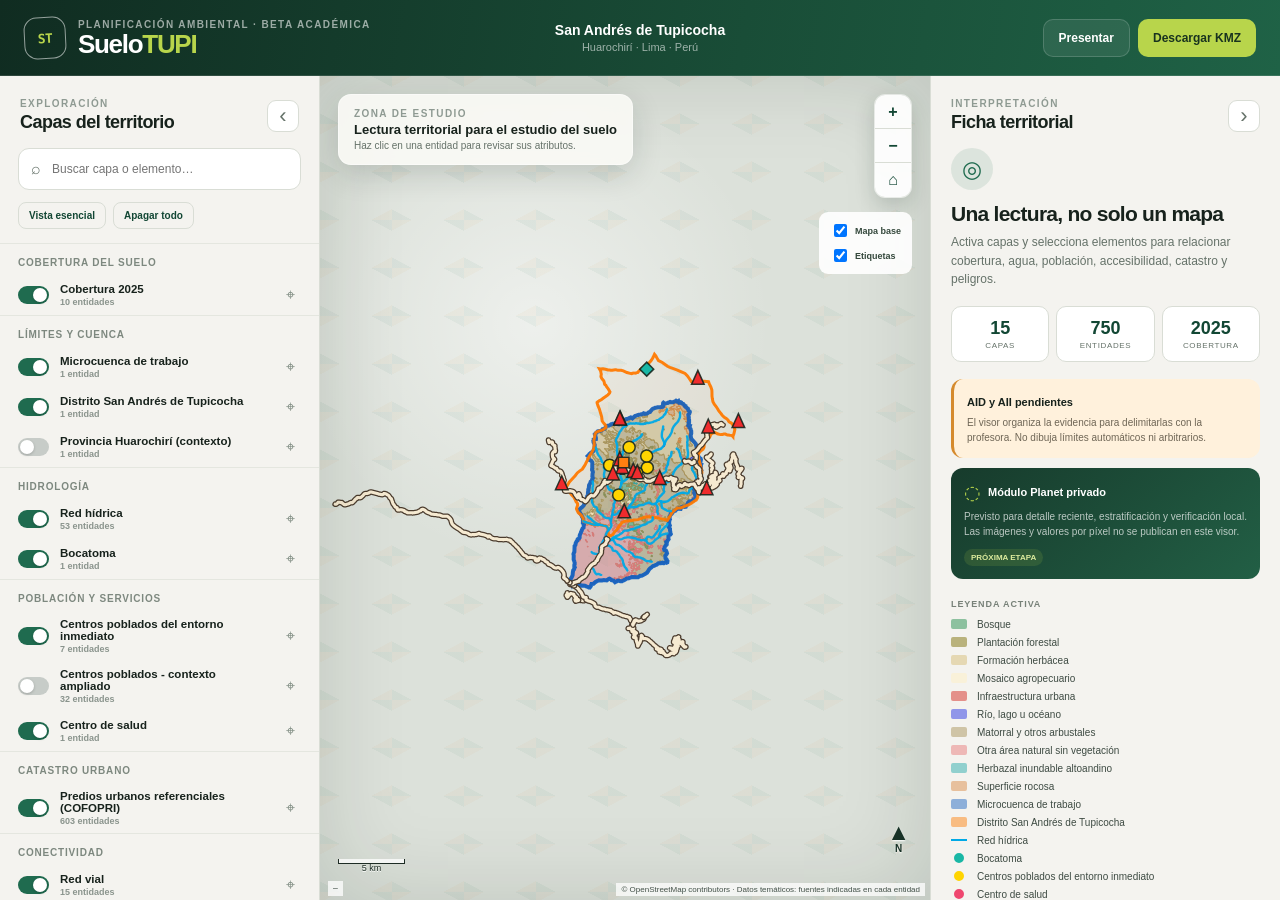
==== index.html @ 7f04bbf9 "Create SueloTUPI beta geovisor" ====
<!doctype html>
<html lang="es">
<head>
  <meta charset="utf-8">
  <meta name="viewport" content="width=device-width,initial-scale=1">
  <meta name="description" content="Visor territorial académico de San Andrés de Tupicocha para apoyar la delimitación del área de influencia y el estudio del suelo.">
  <title>SueloTUPI · Visor territorial</title>
  <link rel="stylesheet" href="styles.css?v=beta3">
</head>
<body>
  <div class="app-shell">
    <header class="topbar">
      <div class="brand">
        <div class="brand-mark" aria-hidden="true">ST</div>
        <div>
          <div class="eyebrow">Planificación ambiental · Beta académica</div>
          <h1>Suelo<span>TUPI</span></h1>
        </div>
      </div>
      <div class="header-context">
        <strong>San Andrés de Tupicocha</strong>
        <span>Huarochirí · Lima · Perú</span>
      </div>
      <div class="header-actions">
        <button id="presentationBtn" class="btn btn-ghost" type="button" title="Ocultar paneles para presentar">Presentar</button>
        <a class="btn btn-primary" href="downloads/SanAndres_Tupicocha_Capas_Interactivo.kmz" download>Descargar KMZ</a>
      </div>
    </header>

    <main class="workspace">
      <aside class="sidebar" aria-label="Panel de capas">
        <div class="sidebar-head">
          <div>
            <div class="section-kicker">Exploración</div>
            <h2>Capas del territorio</h2>
          </div>
          <button id="collapseLeft" class="icon-btn" type="button" aria-label="Ocultar panel de capas">‹</button>
        </div>

        <label class="search-box">
          <span aria-hidden="true">⌕</span>
          <input id="searchInput" type="search" placeholder="Buscar capa o elemento…" autocomplete="off">
        </label>
        <div id="searchResults" class="search-results" hidden></div>

        <div class="layer-tools">
          <button id="essentialBtn" type="button">Vista esencial</button>
          <button id="allOffBtn" type="button">Apagar todo</button>
        </div>
        <div id="layerList" class="layer-list"></div>

        <div class="source-note">
          <span class="source-dot"></span>
          <div><strong>Base verificada</strong><br><span id="datasetSummary">Cargando inventario…</span></div>
        </div>
      </aside>

      <section id="map" class="map" aria-label="Mapa interactivo">
        <div id="tilePane" class="tile-pane" aria-hidden="true"></div>
        <canvas id="mapCanvas"></canvas>
        <div class="map-shade" aria-hidden="true"></div>

        <div class="map-title-card">
          <div class="section-kicker">Zona de estudio</div>
          <strong>Lectura territorial para el estudio del suelo</strong>
          <span>Haz clic en una entidad para revisar sus atributos.</span>
        </div>

        <div class="map-controls" aria-label="Controles del mapa">
          <button id="zoomInBtn" type="button" aria-label="Acercar">+</button>
          <button id="zoomOutBtn" type="button" aria-label="Alejar">−</button>
          <button id="homeBtn" type="button" aria-label="Volver a la zona de estudio">⌂</button>
        </div>

        <div class="map-options">
          <label><input id="basemapToggle" type="checkbox" checked> Mapa base</label>
          <label><input id="labelsToggle" type="checkbox" checked> Etiquetas</label>
        </div>

        <div id="scaleBar" class="scale-bar"></div>
        <div class="north-arrow" aria-label="Norte"><span>▲</span>N</div>
        <div id="offlineBasemapNote" class="offline-basemap-note" hidden>
          Vista vectorial local · el mapa base se activa al usar un servidor local o GitHub Pages
        </div>
        <div class="map-attribution">© OpenStreetMap contributors · Datos temáticos: fuentes indicadas en cada entidad</div>
        <div id="coordinateReadout" class="coordinate-readout">—</div>

        <button id="openLeft" class="panel-tab left" type="button" hidden>Capas</button>
        <button id="openRight" class="panel-tab right" type="button" hidden>Ficha</button>
      </section>

      <aside class="inspector" aria-label="Ficha de información">
        <div class="sidebar-head">
          <div>
            <div class="section-kicker">Interpretación</div>
            <h2>Ficha territorial</h2>
          </div>
          <button id="collapseRight" class="icon-btn" type="button" aria-label="Ocultar ficha">›</button>
        </div>

        <div id="welcomePanel" class="welcome-panel">
          <div class="pulse-icon" aria-hidden="true">◎</div>
          <h3>Una lectura, no solo un mapa</h3>
          <p>Activa capas y selecciona elementos para relacionar cobertura, agua, población, accesibilidad, catastro y peligros.</p>

          <div class="metric-grid">
            <div><strong id="layerMetric">15</strong><span>capas</span></div>
            <div><strong id="featureMetric">750</strong><span>entidades</span></div>
            <div><strong>2025</strong><span>cobertura</span></div>
          </div>

          <div class="notice-card warning">
            <strong>AID y AII pendientes</strong>
            <p>El visor organiza la evidencia para delimitarlas con la profesora. No dibuja límites automáticos ni arbitrarios.</p>
          </div>

          <div class="planet-card">
            <div class="planet-head"><span class="planet-orbit">◌</span><strong>Módulo Planet privado</strong></div>
            <p>Previsto para detalle reciente, estratificación y verificación local. Las imágenes y valores por píxel no se publican en este visor.</p>
            <span class="status-pill">Próxima etapa</span>
          </div>
        </div>

        <div id="featurePanel" class="feature-panel" hidden>
          <div id="featureSwatch" class="feature-swatch"></div>
          <div class="feature-layer" id="featureLayer"></div>
          <h3 id="featureTitle"></h3>
          <div id="featureTable" class="feature-table"></div>
          <button id="zoomFeatureBtn" class="btn btn-secondary" type="button">Acercar a la entidad</button>
        </div>

        <div id="legendPanel" class="legend-panel">
          <div class="legend-title">Leyenda activa</div>
          <div id="legendList"></div>
        </div>
      </aside>
    </main>
  </div>

  <noscript>SueloTUPI necesita JavaScript para representar las capas interactivas.</noscript>
  <script src="data/layers.js?v=beta3"></script>
  <script src="app.js?v=beta3"></script>
</body>
</html>
---- styles.css ----
:root {
  --ink: #17221c;
  --muted: #657269;
  --paper: #f4f2eb;
  --panel: rgba(251, 250, 246, .97);
  --line: #d9ddd5;
  --green: #1f6b4f;
  --green-dark: #124734;
  --lime: #b8d54b;
  --ochre: #d58a2d;
  --shadow: 0 18px 55px rgba(21, 36, 27, .18);
}

* { box-sizing: border-box; }
html, body { height: 100%; margin: 0; }
body { color: var(--ink); background: #102019; font-family: Inter, ui-sans-serif, -apple-system, BlinkMacSystemFont, "Segoe UI", sans-serif; overflow: hidden; }
button, input { font: inherit; }
button, a { -webkit-tap-highlight-color: transparent; }

.app-shell { height: 100%; display: grid; grid-template-rows: 76px 1fr; }
.topbar { display: grid; grid-template-columns: 1fr auto 1fr; align-items: center; gap: 28px; padding: 0 24px; color: #fff; background: linear-gradient(100deg, #102c21 0%, #194d37 58%, #1f6246 100%); border-bottom: 1px solid rgba(255,255,255,.12); z-index: 20; }
.brand { display: flex; align-items: center; gap: 12px; }
.brand-mark { width: 42px; height: 42px; display: grid; place-items: center; border: 1px solid rgba(255,255,255,.55); border-radius: 13px; color: var(--lime); font: 800 13px/1 ui-monospace, monospace; letter-spacing: -.5px; transform: rotate(-3deg); }
.eyebrow, .section-kicker { color: #8e9a92; font-size: 10px; font-weight: 800; letter-spacing: .14em; text-transform: uppercase; }
.topbar .eyebrow { color: rgba(255,255,255,.58); }
h1 { margin: 1px 0 0; font-size: 26px; line-height: 1; letter-spacing: -.05em; }
h1 span { color: var(--lime); }
.header-context { text-align: center; display: grid; gap: 3px; }
.header-context strong { font-size: 14px; }
.header-context span { color: rgba(255,255,255,.58); font-size: 11px; }
.header-actions { justify-self: end; display: flex; gap: 8px; }
.btn { min-height: 38px; padding: 0 15px; display: inline-flex; align-items: center; justify-content: center; border: 0; border-radius: 10px; cursor: pointer; text-decoration: none; font-size: 12px; font-weight: 800; transition: transform .15s, background .15s; }
.btn:hover { transform: translateY(-1px); }
.btn-primary { color: #19331f; background: var(--lime); }
.btn-ghost { color: #fff; background: rgba(255,255,255,.08); border: 1px solid rgba(255,255,255,.16); }
.btn-secondary { width: 100%; color: #fff; background: var(--green); }

.workspace { min-height: 0; display: grid; grid-template-columns: 320px minmax(320px, 1fr) 350px; transition: grid-template-columns .25s ease; }
.workspace.left-collapsed { grid-template-columns: 0 minmax(320px, 1fr) 350px; }
.workspace.right-collapsed { grid-template-columns: 320px minmax(320px, 1fr) 0; }
.workspace.left-collapsed.right-collapsed { grid-template-columns: 0 minmax(320px, 1fr) 0; }
.sidebar, .inspector { min-width: 0; overflow: hidden; background: var(--panel); z-index: 10; }
.sidebar { border-right: 1px solid var(--line); overflow-y: auto; }
.inspector { border-left: 1px solid var(--line); overflow-y: auto; }
.sidebar-head { min-width: 300px; display: flex; justify-content: space-between; align-items: center; padding: 22px 20px 15px; }
.sidebar-head h2 { margin: 3px 0 0; font-size: 18px; letter-spacing: -.03em; }
.icon-btn { width: 32px; height: 32px; border: 1px solid var(--line); border-radius: 9px; color: var(--muted); background: #fff; cursor: pointer; font-size: 22px; line-height: 1; }

.search-box { margin: 0 18px 12px; height: 42px; display: flex; align-items: center; gap: 9px; padding: 0 12px; border: 1px solid var(--line); border-radius: 11px; color: var(--muted); background: #fff; }
.search-box input { width: 100%; border: 0; outline: 0; color: var(--ink); background: transparent; font-size: 12px; }
.search-results { position: absolute; left: 18px; top: 130px; width: 284px; max-height: 280px; overflow: auto; padding: 6px; border: 1px solid var(--line); border-radius: 11px; background: #fff; box-shadow: var(--shadow); z-index: 50; }
.search-result { width: 100%; padding: 9px 10px; display: grid; gap: 2px; border: 0; border-radius: 8px; text-align: left; background: transparent; cursor: pointer; }
.search-result:hover { background: #f0f4ec; }
.search-result strong { font-size: 12px; }
.search-result span { color: var(--muted); font-size: 10px; }
.layer-tools { display: flex; gap: 7px; padding: 0 18px 14px; }
.layer-tools button { padding: 7px 10px; border: 1px solid var(--line); border-radius: 8px; color: var(--green-dark); background: transparent; cursor: pointer; font-size: 10px; font-weight: 800; }
.layer-list { padding-bottom: 10px; }
.layer-group { border-top: 1px solid #e4e6df; }
.group-title { padding: 13px 18px 7px; color: #7d887f; font-size: 10px; font-weight: 900; letter-spacing: .08em; text-transform: uppercase; }
.layer-row { display: grid; grid-template-columns: 34px 1fr 28px; align-items: center; gap: 8px; padding: 7px 14px 7px 18px; cursor: pointer; transition: background .12s; }
.layer-row:hover { background: rgba(31,107,79,.06); }
.layer-toggle { width: 31px; height: 18px; padding: 2px; border: 0; border-radius: 11px; background: #c7ccc8; cursor: pointer; }
.layer-toggle::after { content: ""; display: block; width: 14px; height: 14px; border-radius: 50%; background: #fff; box-shadow: 0 1px 3px rgba(0,0,0,.2); transition: transform .15s; }
.layer-toggle.on { background: var(--green); }
.layer-toggle.on::after { transform: translateX(13px); }
.layer-name { min-width: 0; display: grid; gap: 2px; font-size: 11.5px; font-weight: 700; }
.layer-name span { color: #8a948d; font-size: 9px; font-weight: 600; }
.layer-focus { width: 26px; height: 26px; border: 0; border-radius: 7px; color: #7c897f; background: transparent; cursor: pointer; }
.layer-focus:hover { color: var(--green); background: #fff; }
.source-note { min-width: 280px; margin: 6px 18px 18px; padding: 12px; display: flex; gap: 10px; border-radius: 11px; background: #e8eee8; font-size: 10px; line-height: 1.45; }
.source-note span { color: var(--muted); }
.source-dot { flex: 0 0 auto; width: 9px; height: 9px; margin-top: 3px; border-radius: 50%; background: var(--lime); box-shadow: 0 0 0 4px rgba(184,213,75,.22); }

.map { position: relative; min-width: 0; overflow: hidden; background: #24382f; cursor: grab; }
.map.dragging { cursor: grabbing; }
.tile-pane, #mapCanvas, .map-shade { position: absolute; inset: 0; }
.tile-pane {
  overflow: hidden;
  background-color: #dce1da;
  background-image:
    linear-gradient(28deg, rgba(31,107,79,.05) 12%, transparent 12.5%, transparent 87%, rgba(31,107,79,.05) 87.5%),
    linear-gradient(152deg, rgba(213,138,45,.045) 12%, transparent 12.5%, transparent 87%, rgba(213,138,45,.045) 87.5%),
    radial-gradient(circle at 35% 30%, rgba(255,255,255,.5), transparent 34%);
  background-size: 72px 48px, 72px 48px, 100% 100%;
}
.tile-pane img { position: absolute; width: 256px; height: 256px; user-select: none; -webkit-user-drag: none; filter: saturate(.72) contrast(.94) brightness(.93); }
#mapCanvas { width: 100%; height: 100%; z-index: 2; }
.map-shade { pointer-events: none; z-index: 3; box-shadow: inset 0 0 90px rgba(10,25,17,.14); }
.map-title-card { position: absolute; z-index: 5; top: 18px; left: 18px; max-width: 310px; padding: 13px 15px; display: grid; gap: 3px; border: 1px solid rgba(255,255,255,.38); border-radius: 13px; background: rgba(250,250,246,.91); box-shadow: 0 9px 30px rgba(20,40,28,.16); backdrop-filter: blur(9px); pointer-events: none; }
.map-title-card strong { font-size: 13px; }
.map-title-card span { color: var(--muted); font-size: 10px; }
.map-controls { position: absolute; z-index: 5; top: 18px; right: 18px; display: grid; overflow: hidden; border: 1px solid rgba(255,255,255,.45); border-radius: 11px; box-shadow: 0 7px 20px rgba(20,40,28,.17); }
.map-controls button { width: 36px; height: 34px; border: 0; border-bottom: 1px solid var(--line); color: var(--green-dark); background: rgba(255,255,255,.93); cursor: pointer; font-weight: 900; }
.map-controls button:last-child { border-bottom: 0; }
.map-options { position: absolute; z-index: 5; right: 18px; top: 136px; display: grid; gap: 6px; padding: 9px 11px; border-radius: 9px; background: rgba(255,255,255,.91); color: #34483c; font-size: 9px; font-weight: 700; }
.map-options label { display: flex; align-items: center; gap: 5px; }
.scale-bar { position: absolute; z-index: 5; left: 18px; bottom: 36px; height: 5px; border: 1px solid #1d2c24; border-top: 0; color: #1d2c24; background: rgba(255,255,255,.75); text-align: center; font-size: 9px; line-height: 18px; text-shadow: 0 1px #fff; }
.north-arrow { position: absolute; z-index: 5; right: 20px; bottom: 46px; display: grid; justify-items: center; color: #173126; font: 800 10px/1 sans-serif; text-shadow: 0 1px 2px #fff; }
.north-arrow span { font-size: 23px; }
.offline-basemap-note { position: absolute; z-index: 5; left: 50%; bottom: 34px; max-width: 390px; transform: translateX(-50%); padding: 7px 10px; border: 1px solid rgba(255,255,255,.55); border-radius: 8px; color: #415149; background: rgba(250,250,246,.88); box-shadow: 0 5px 18px rgba(20,40,28,.12); font-size: 9px; text-align: center; }
.map-attribution { position: absolute; z-index: 5; right: 5px; bottom: 4px; padding: 2px 5px; color: #425048; background: rgba(255,255,255,.76); font-size: 8px; }
.coordinate-readout { position: absolute; z-index: 5; left: 8px; bottom: 4px; padding: 2px 5px; color: #425048; background: rgba(255,255,255,.76); font: 8px/1.4 ui-monospace, monospace; }
.panel-tab { position: absolute; z-index: 9; top: 50%; padding: 10px 8px; border: 0; color: #fff; background: var(--green-dark); cursor: pointer; font-size: 10px; font-weight: 800; writing-mode: vertical-rl; }
.panel-tab.left { left: 0; border-radius: 0 8px 8px 0; }
.panel-tab.right { right: 0; border-radius: 8px 0 0 8px; }

.welcome-panel, .feature-panel, .legend-panel { min-width: 310px; padding: 0 20px; }
.pulse-icon { width: 42px; height: 42px; display: grid; place-items: center; border-radius: 50%; color: var(--green); background: rgba(31,107,79,.11); font-size: 23px; }
.welcome-panel h3, .feature-panel h3 { margin: 12px 0 7px; font-size: 21px; letter-spacing: -.035em; }
.welcome-panel > p { margin: 0; color: var(--muted); font-size: 12px; line-height: 1.55; }
.metric-grid { margin: 17px 0; display: grid; grid-template-columns: repeat(3, 1fr); gap: 7px; }
.metric-grid div { padding: 11px 6px; display: grid; gap: 2px; border: 1px solid var(--line); border-radius: 10px; text-align: center; background: #fff; }
.metric-grid strong { color: var(--green-dark); font-size: 18px; }
.metric-grid span { color: var(--muted); font-size: 8px; text-transform: uppercase; letter-spacing: .08em; }
.notice-card, .planet-card { padding: 13px; border-radius: 12px; }
.notice-card { border-left: 3px solid var(--ochre); background: #fff1dc; }
.notice-card strong, .planet-card strong { font-size: 11px; }
.notice-card p, .planet-card p { margin: 5px 0 0; color: #6f6656; font-size: 10px; line-height: 1.5; }
.planet-card { margin-top: 10px; color: #fff; background: linear-gradient(140deg, #173b2c, #225f45); }
.planet-card p { color: rgba(255,255,255,.7); }
.planet-head { display: flex; align-items: center; gap: 7px; }
.planet-orbit { color: var(--lime); font-size: 19px; }
.status-pill { margin-top: 10px; display: inline-block; padding: 4px 7px; border-radius: 10px; color: #ddeb9e; background: rgba(184,213,75,.13); font-size: 8px; font-weight: 900; text-transform: uppercase; }
.feature-swatch { height: 5px; margin-bottom: 16px; border-radius: 4px; background: var(--green); }
.feature-layer { color: var(--green); font-size: 9px; font-weight: 900; letter-spacing: .09em; text-transform: uppercase; }
.feature-table { margin: 15px 0; border-top: 1px solid var(--line); }
.attribute-row { padding: 9px 0; display: grid; grid-template-columns: 44% 56%; gap: 10px; border-bottom: 1px solid #e5e7e1; font-size: 10px; line-height: 1.4; }
.attribute-row span:first-child { color: var(--muted); }
.attribute-row span:last-child { overflow-wrap: anywhere; font-weight: 700; }
.legend-panel { padding-top: 20px; padding-bottom: 25px; }
.legend-title { margin-bottom: 10px; color: #778178; font-size: 9px; font-weight: 900; letter-spacing: .1em; text-transform: uppercase; }
.legend-entry { display: grid; grid-template-columns: 18px 1fr; align-items: center; gap: 8px; margin: 7px 0; color: #3e4b43; font-size: 10px; }
.legend-symbol { width: 16px; height: 10px; border: 2px solid; border-radius: 2px; }
.legend-symbol.point { width: 10px; height: 10px; margin-left: 3px; border-radius: 50%; }
.legend-symbol.line { height: 0; border-width: 2px 0 0; border-radius: 0; }

body.presentation .topbar { display: none; }
body.presentation .app-shell { grid-template-rows: 1fr; }
body.presentation .workspace { grid-template-columns: 0 1fr 0; }
body.presentation .panel-tab { display: none; }

@media (max-width: 980px) {
  .workspace { grid-template-columns: 280px minmax(320px, 1fr) 0; }
  .inspector { position: absolute; top: 76px; right: 0; bottom: 0; width: 330px; transform: translateX(100%); transition: transform .25s; }
  .workspace.right-mobile-open .inspector { transform: translateX(0); }
  .topbar { grid-template-columns: 1fr auto; }
  .header-context { display: none; }
  #openRight { display: block; }
}

@media (max-width: 700px) {
  .topbar { height: 64px; padding: 0 12px; }
  .app-shell { grid-template-rows: 64px 1fr; }
  .topbar .eyebrow, .btn-ghost { display: none; }
  .brand-mark { width: 36px; height: 36px; }
  h1 { font-size: 22px; }
  .btn-primary { padding: 0 10px; font-size: 10px; }
  .workspace,
  .workspace.left-collapsed,
  .workspace.right-collapsed,
  .workspace.left-collapsed.right-collapsed { grid-template-columns: 1fr; }
  .map { grid-column: 1; }
  .sidebar { position: absolute; top: 64px; left: 0; bottom: 0; width: min(320px, 88vw); transform: translateX(-100%); transition: transform .25s; }
  .inspector { top: 64px; width: min(340px, 90vw); }
  .workspace.left-mobile-open .sidebar { transform: translateX(0); }
  #openLeft, #openRight { display: block; }
  .map-title-card { right: 60px; max-width: none; }
  .map-options { display: none; }
  .offline-basemap-note { max-width: 260px; bottom: 35px; }
}
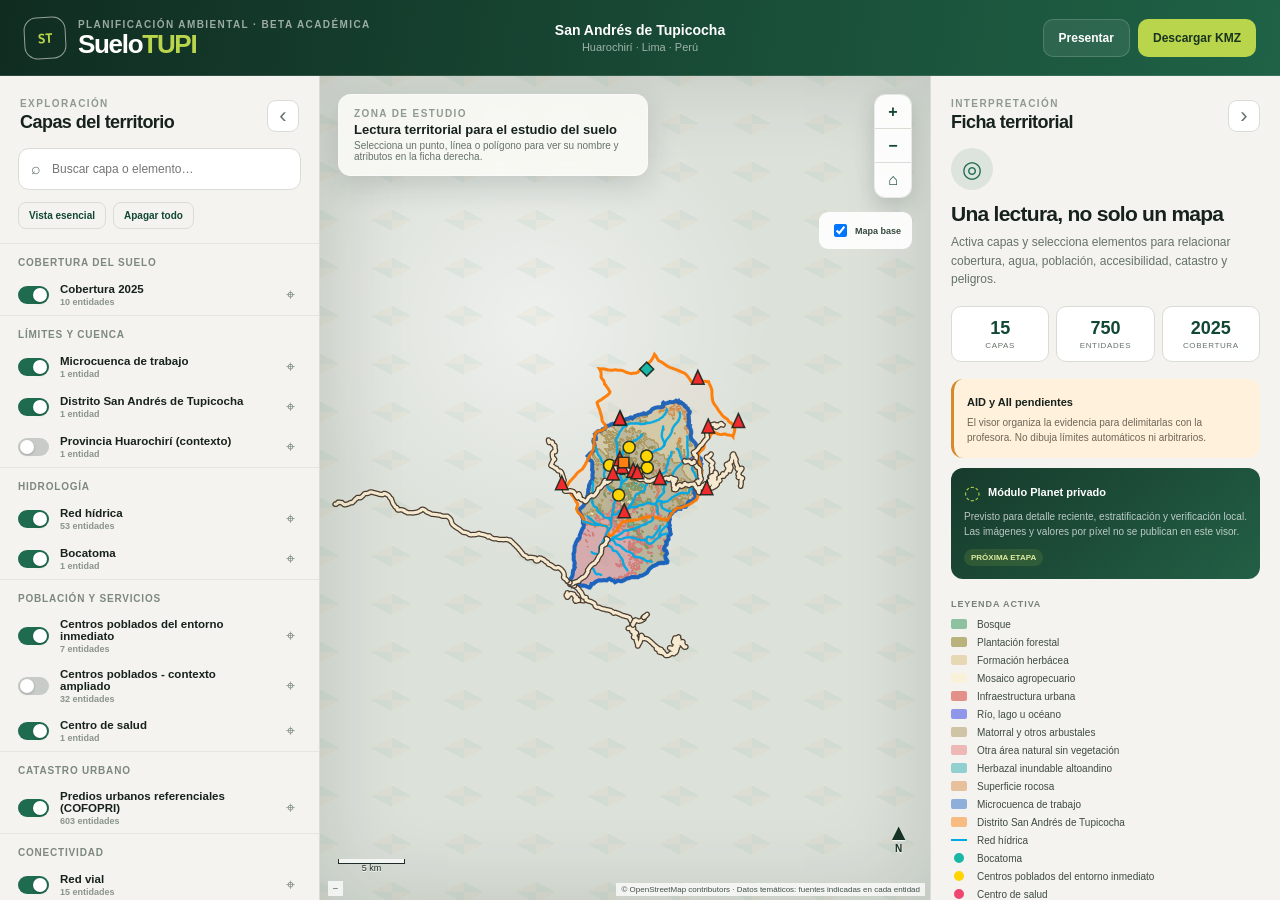
==== commit 343445d0: "Move feature labels to information panel" ====
--- a/index.html
+++ b/index.html
@@ -5,7 +5,7 @@
   <meta name="viewport" content="width=device-width,initial-scale=1">
   <meta name="description" content="Visor territorial académico de San Andrés de Tupicocha para apoyar la delimitación del área de influencia y el estudio del suelo.">
   <title>SueloTUPI · Visor territorial</title>
-  <link rel="stylesheet" href="styles.css?v=beta3">
+  <link rel="stylesheet" href="styles.css?v=beta4">
 </head>
 <body>
   <div class="app-shell">
@@ -63,7 +63,7 @@
         <div class="map-title-card">
           <div class="section-kicker">Zona de estudio</div>
           <strong>Lectura territorial para el estudio del suelo</strong>
-          <span>Haz clic en una entidad para revisar sus atributos.</span>
+          <span>Selecciona un punto, línea o polígono para ver su nombre y atributos en la ficha derecha.</span>
         </div>
 
         <div class="map-controls" aria-label="Controles del mapa">
@@ -74,7 +74,6 @@
 
         <div class="map-options">
           <label><input id="basemapToggle" type="checkbox" checked> Mapa base</label>
-          <label><input id="labelsToggle" type="checkbox" checked> Etiquetas</label>
         </div>
 
         <div id="scaleBar" class="scale-bar"></div>
@@ -138,7 +137,7 @@
   </div>
 
   <noscript>SueloTUPI necesita JavaScript para representar las capas interactivas.</noscript>
-  <script src="data/layers.js?v=beta3"></script>
-  <script src="app.js?v=beta3"></script>
+  <script src="data/layers.js?v=beta4"></script>
+  <script src="app.js?v=beta4"></script>
 </body>
 </html>
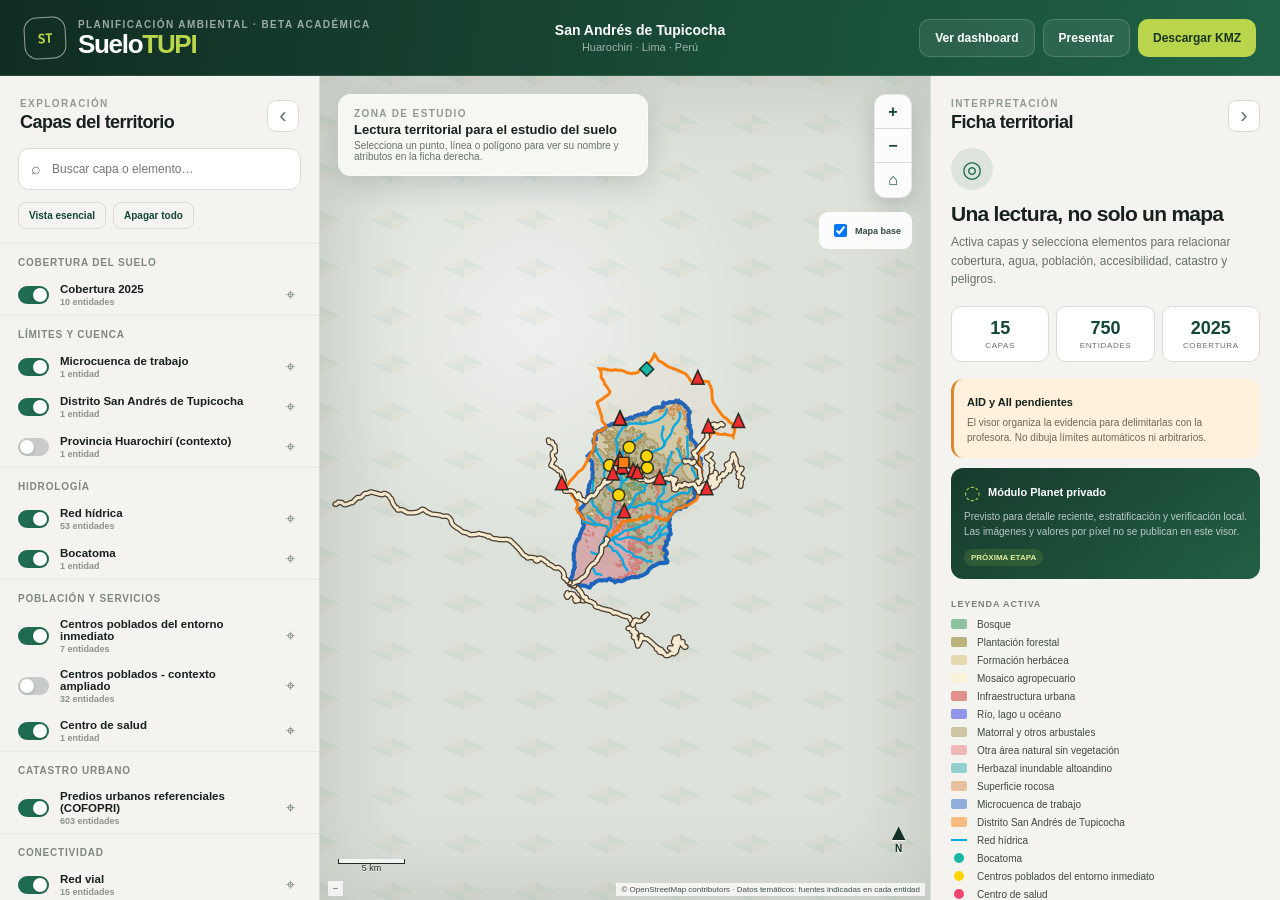
==== commit d7a22d1d: "Add MapBiomas INEI dashboard" ====
--- a/index.html
+++ b/index.html
@@ -5,7 +5,7 @@
   <meta name="viewport" content="width=device-width,initial-scale=1">
   <meta name="description" content="Visor territorial académico de San Andrés de Tupicocha para apoyar la delimitación del área de influencia y el estudio del suelo.">
   <title>SueloTUPI · Visor territorial</title>
-  <link rel="stylesheet" href="styles.css?v=beta4">
+  <link rel="stylesheet" href="styles.css?v=beta5">
 </head>
 <body>
   <div class="app-shell">
@@ -22,6 +22,7 @@
         <span>Huarochirí · Lima · Perú</span>
       </div>
       <div class="header-actions">
+        <a class="btn btn-ghost" href="dashboard.html">Ver dashboard</a>
         <button id="presentationBtn" class="btn btn-ghost" type="button" title="Ocultar paneles para presentar">Presentar</button>
         <a class="btn btn-primary" href="downloads/SanAndres_Tupicocha_Capas_Interactivo.kmz" download>Descargar KMZ</a>
       </div>
@@ -137,7 +138,7 @@
   </div>
 
   <noscript>SueloTUPI necesita JavaScript para representar las capas interactivas.</noscript>
-  <script src="data/layers.js?v=beta4"></script>
-  <script src="app.js?v=beta4"></script>
+  <script src="data/layers.js?v=beta5"></script>
+  <script src="app.js?v=beta5"></script>
 </body>
 </html>
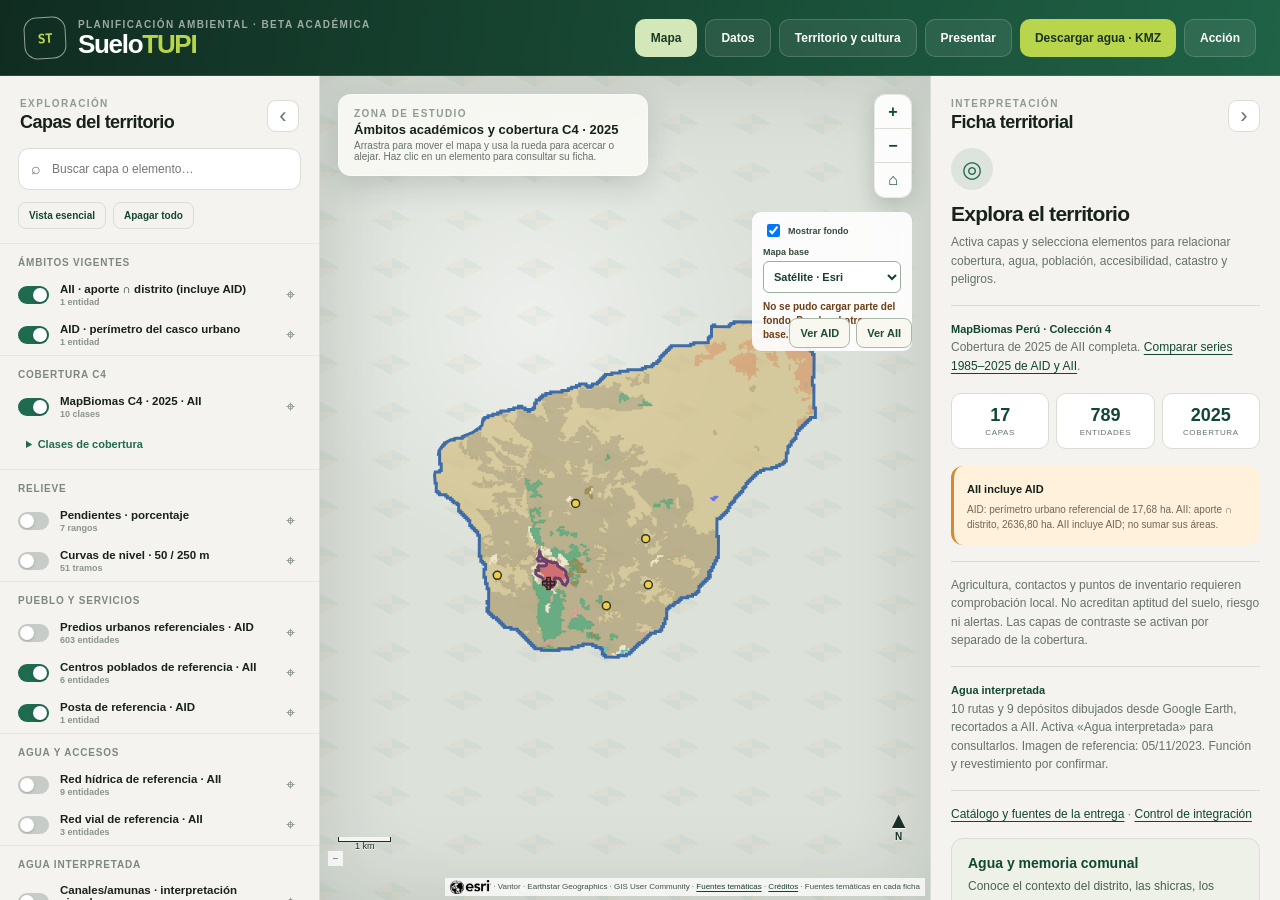
==== commit 73ffd21b: "Actualiza SueloTUPI con ambitos vigentes, datos, cultura, accion y creditos" ====
--- a/index.html
+++ b/index.html
@@ -5,8 +5,8 @@
   <meta name="viewport" content="width=device-width,initial-scale=1">
   <meta name="description" content="Visor territorial académico de San Andrés de Tupicocha para apoyar la delimitación del área de influencia y el estudio del suelo.">
   <title>SueloTUPI · Visor territorial</title>
-  <link rel="stylesheet" href="styles.css?v=beta5">
-</head>
+  <link rel="stylesheet" href="styles.css?v=mapas20261031">
+<link rel="stylesheet" href="nav-accion.css?v=20261031"><link rel="stylesheet" href="basemaps.css?v=esri20261031"></head>
 <body>
   <div class="app-shell">
     <header class="topbar">
@@ -21,11 +21,13 @@
         <strong>San Andrés de Tupicocha</strong>
         <span>Huarochirí · Lima · Perú</span>
       </div>
-      <div class="header-actions">
-        <a class="btn btn-ghost" href="dashboard.html">Ver dashboard</a>
-        <button id="presentationBtn" class="btn btn-ghost" type="button" title="Ocultar paneles para presentar">Presentar</button>
-        <a class="btn btn-primary" href="downloads/SanAndres_Tupicocha_Capas_Interactivo.kmz" download>Descargar KMZ</a>
-      </div>
+      <nav class="header-actions" aria-label="Navegación principal">
+        <a class="btn btn-ghost section-link" href="index.html" aria-current="page">Mapa</a>
+        <a class="btn btn-ghost section-link" href="dashboard.html">Datos</a>
+        <a class="btn btn-ghost section-link" href="territorio.html">Territorio y cultura</a>
+        <button id="presentationBtn" class="btn btn-ghost utility-action" type="button" title="Ocultar paneles para presentar">Presentar</button>
+        <a class="btn btn-primary utility-action" href="downloads/actualizacion_20261030/INVENTARIO_HIDRICO_RECORTADO_AII.kmz" download>Descargar agua · KMZ</a>
+      <a class="btn btn-ghost section-link" href="accion.html">Acción</a></nav>
     </header>
 
     <main class="workspace">
@@ -52,7 +54,7 @@
 
         <div class="source-note">
           <span class="source-dot"></span>
-          <div><strong>Base verificada</strong><br><span id="datasetSummary">Cargando inventario…</span></div>
+          <div><strong>Actualización sociohídrica</strong><br><span id="datasetSummary">Cargando inventario…</span><a class="mobile-download" href="downloads/actualizacion_20261030/INVENTARIO_HIDRICO_RECORTADO_AII.kmz" download>Descargar agua · KMZ</a></div>
         </div>
       </aside>
 
@@ -63,8 +65,8 @@
 
         <div class="map-title-card">
           <div class="section-kicker">Zona de estudio</div>
-          <strong>Lectura territorial para el estudio del suelo</strong>
-          <span>Selecciona un punto, línea o polígono para ver su nombre y atributos en la ficha derecha.</span>
+          <strong>Ámbitos académicos y cobertura C4 · 2025</strong>
+          <span>Arrastra para mover el mapa y usa la rueda para acercar o alejar. Haz clic en un elemento para consultar su ficha.</span>
         </div>
 
         <div class="map-controls" aria-label="Controles del mapa">
@@ -74,15 +76,16 @@
         </div>
 
         <div class="map-options">
-          <label><input id="basemapToggle" type="checkbox" checked> Mapa base</label>
+          <label><input id="basemapToggle" type="checkbox" checked> Mostrar fondo</label><label class="basemap-choice" for="basemapSelect">Mapa base<select id="basemapSelect"><option value="esri">Satélite · Esri</option><option value="osm">OpenStreetMap</option></select></label><span id="basemapStatus" role="status" hidden></span>
         </div>
+        <div class="area-controls" aria-label="Enfocar ámbito de estudio"><button id="focusAidBtn" type="button">Ver AID</button><button id="focusAiiBtn" type="button">Ver AII</button></div>
 
         <div id="scaleBar" class="scale-bar"></div>
         <div class="north-arrow" aria-label="Norte"><span>▲</span>N</div>
         <div id="offlineBasemapNote" class="offline-basemap-note" hidden>
           Vista vectorial local · el mapa base se activa al usar un servidor local o GitHub Pages
         </div>
-        <div class="map-attribution">© OpenStreetMap contributors · Datos temáticos: fuentes indicadas en cada entidad</div>
+        <div class="map-attribution" id="basemapAttribution"><a href="fuentes.html">Fuentes y créditos</a></div>
         <div id="coordinateReadout" class="coordinate-readout">—</div>
 
         <button id="openLeft" class="panel-tab left" type="button" hidden>Capas</button>
@@ -100,24 +103,29 @@
 
         <div id="welcomePanel" class="welcome-panel">
           <div class="pulse-icon" aria-hidden="true">◎</div>
-          <h3>Una lectura, no solo un mapa</h3>
+          <h3>Explora el territorio</h3>
           <p>Activa capas y selecciona elementos para relacionar cobertura, agua, población, accesibilidad, catastro y peligros.</p>
 
+          <p class="coverage-context"><strong>MapBiomas Perú · Colección 4</strong><br>Cobertura de 2025 de AII completa. <a href="dashboard.html">Comparar series 1985–2025 de AID y AII</a>.</p>
+
           <div class="metric-grid">
-            <div><strong id="layerMetric">15</strong><span>capas</span></div>
-            <div><strong id="featureMetric">750</strong><span>entidades</span></div>
+            <div><strong id="layerMetric">16</strong><span>capas</span></div>
+            <div><strong id="featureMetric">837</strong><span>entidades</span></div>
             <div><strong>2025</strong><span>cobertura</span></div>
           </div>
 
           <div class="notice-card warning">
-            <strong>AID y AII pendientes</strong>
-            <p>El visor organiza la evidencia para delimitarlas con la profesora. No dibuja límites automáticos ni arbitrarios.</p>
+            <strong>AII incluye AID</strong>
+            <p>AID: perímetro urbano referencial de 17,68 ha. AII: aporte ∩ distrito, 2636,80 ha. AII incluye AID; no sumar sus áreas.</p>
           </div>
+          <p class="coverage-context">Agricultura, contactos y puntos de inventario requieren comprobación local. No acreditan aptitud del suelo, riesgo ni alertas. Las capas de contraste se activan por separado de la cobertura.</p>
+          <p class="coverage-context"><strong>Agua interpretada</strong><br>10 rutas y 9 depósitos dibujados desde Google Earth, recortados a AII. Activa «Agua interpretada» para consultarlos. Imagen de referencia: 05/11/2023. Función y revestimiento por confirmar.</p>
+          <p class="coverage-context"><a href="downloads/actualizacion_20261030/CONTROL_ACTUALIZACION.json" download>Catálogo y fuentes de la entrega</a> · <a href="downloads/actualizacion_20261030/CONTROL_ACTUALIZACION.json" download>Control de integración</a></p>
 
-          <div class="planet-card">
-            <div class="planet-head"><span class="planet-orbit">◌</span><strong>Módulo Planet privado</strong></div>
-            <p>Previsto para detalle reciente, estratificación y verificación local. Las imágenes y valores por píxel no se publican en este visor.</p>
-            <span class="status-pill">Próxima etapa</span>
+          <div class="territory-entry">
+            <h4>Agua y memoria comunal</h4>
+            <p>Conoce el contexto del distrito, las shicras, los quipus y los antecedentes de gestión del agua.</p>
+            <a href="territorio.html">Leer territorio y cultura</a>
           </div>
         </div>
 
@@ -125,8 +133,10 @@
           <div id="featureSwatch" class="feature-swatch"></div>
           <div class="feature-layer" id="featureLayer"></div>
           <h3 id="featureTitle"></h3>
+          <p id="featureRevision" class="feature-revision"></p>
           <div id="featureTable" class="feature-table"></div>
           <button id="zoomFeatureBtn" class="btn btn-secondary" type="button">Acercar a la entidad</button>
+          <a id="featureDownload" class="feature-download" download hidden>Descargar capa y metadatos</a>
         </div>
 
         <div id="legendPanel" class="legend-panel">
@@ -138,7 +148,9 @@
   </div>
 
   <noscript>SueloTUPI necesita JavaScript para representar las capas interactivas.</noscript>
-  <script src="data/layers.js?v=beta5"></script>
-  <script src="app.js?v=beta5"></script>
+  <script src="data/layers.js?v=mapas20261031"></script>
+  <script src="map-ui.js?v=mapas20261031"></script>
+  <script src="basemaps.js?v=esri20261031"></script>
+  <script src="app.js?v=esri20261031"></script>
 </body>
 </html>
--- a/styles.css
+++ b/styles.css
@@ -72,7 +72,7 @@
 .source-note span { color: var(--muted); }
 .source-dot { flex: 0 0 auto; width: 9px; height: 9px; margin-top: 3px; border-radius: 50%; background: var(--lime); box-shadow: 0 0 0 4px rgba(184,213,75,.22); }
 
-.map { position: relative; min-width: 0; overflow: hidden; background: #24382f; cursor: grab; }
+.map { position: relative; min-width: 0; overflow: hidden; background: #24382f; cursor: grab; touch-action:none; user-select:none; -webkit-user-select:none; }
 .map.dragging { cursor: grabbing; }
 .tile-pane, #mapCanvas, .map-shade { position: absolute; inset: 0; }
 .tile-pane {
@@ -169,3 +169,53 @@
   .map-options { display: none; }
   .offline-basemap-note { max-width: 260px; bottom: 35px; }
 }
+
+/* Navegación de la ampliación local; mantiene el mapa y sus datos existentes. */
+.header-actions .section-link { white-space:nowrap; }
+.mobile-download { display:none; }
+.area-controls { position:absolute; z-index:5; top:182px; right:18px; display:flex; gap:6px; }
+.area-controls button { border:1px solid #aab7a7; border-radius:8px; padding:8px 10px; background:#f8f8f1; color:#204b39; font:inherit; font-size:11px; font-weight:700; cursor:pointer; }
+.area-controls button:hover { background:#dce8ce; }
+.area-controls button:focus-visible { outline:3px solid #829a2b; outline-offset:3px; }
+.attribute-row span { overflow-wrap:anywhere; }
+.feature-revision { font-size:12px; line-height:1.6; color:#324e3d; padding:10px 0; border-bottom:1px solid var(--line); }
+@media (max-width:980px) { .area-controls { top:136px; } }
+.header-actions .section-link[aria-current] { background:#d3e7b8; color:#173a29; border-color:transparent; }
+.header-actions a:focus-visible,.territory-entry a:focus-visible,.coverage-context a:focus-visible { outline:3px solid #bad74f; outline-offset:4px; }
+.coverage-context { margin-top:16px !important; padding-top:14px; border-top:1px solid var(--line); }
+.coverage-context strong { color:var(--green-dark); font-size:11px; }
+.coverage-context a { color:var(--green-dark); text-underline-offset:3px; }
+.territory-entry { margin-top:14px; padding:16px; border:1px solid var(--line); border-radius:12px; background:#eef1e7; }
+.territory-entry h4 { margin:0 0 6px; color:var(--green-dark); font-size:14px; }
+.territory-entry p { margin:0 0 10px; color:#4c6053; font-size:12px; line-height:1.6; }
+.territory-entry a { color:var(--green-dark); font-size:12px; font-weight:700; text-underline-offset:3px; }
+@media (max-width:1180px) { .topbar { grid-template-columns:1fr auto; gap:14px; } .header-context { display:none; } }
+@media (max-width:980px) {
+  .inspector { transform:none; visibility:hidden; pointer-events:none; transition:none; }
+  .workspace.right-mobile-open .inspector { visibility:visible; pointer-events:auto; }
+}
+@media (max-width:700px) {
+  .app-shell { grid-template-rows:104px 1fr; }
+  .topbar { height:104px; display:flex; flex-wrap:wrap; align-content:center; gap:7px; padding:8px 12px; }
+  .brand { width:100%; }
+  .brand-mark { height:28px; width:28px; border-radius:8px; }
+  .header-actions { width:100%; gap:6px; }
+  .header-actions .section-link { display:inline-flex; min-height:32px; padding:0 12px; font-size:11px; }
+  .header-actions .utility-action { display:none; }
+  .mobile-download { display:block; margin-top:8px; color:var(--green-dark); text-underline-offset:3px; }
+  .mobile-download:focus-visible { outline:3px solid #bad74f; outline-offset:3px; }
+  .sidebar,.inspector { top:104px; }
+}
+
+/* Controles temáticos sobre una única capa C4. */
+.mapbiomas-classes { margin: 2px 14px 10px 26px; font-size: 11px; }
+.mapbiomas-classes summary { padding: 9px 0; cursor: pointer; color: var(--green); font-weight: 700; }
+.mapbiomas-classes summary span { display: inline-block; margin-left: 7px; font-size: 10px; color: var(--muted); font-weight: 500; }
+.class-row { display: grid; grid-template-columns: 31px 12px minmax(0,1fr); align-items: center; gap: 8px; padding: 7px 0; }
+.class-swatch { width: 11px; height: 11px; border: 1px solid #6c746e; border-radius: 2px; }
+.feature-download { display: block; margin: 14px 0 6px; color: var(--green); font-size: 11px; text-underline-offset: 3px; }
+.feature-revision { margin-bottom: 0; border-bottom: 0; padding-bottom: 2px; }
+.feature-table { margin-top: 8px; }
+
+.legend-source { font-size: 10px; line-height: 1.6; color: var(--muted); margin: 10px 0; }
+.legend-source a { color: var(--green); text-underline-offset: 3px; }
--- a/nav-accion.css
+++ b/nav-accion.css
@@ -0,0 +1,3 @@
+/* Solo navegación: conservar geometrías, paneles y controles del mapa. */
+@media(max-width:1380px){.topbar{grid-template-columns:1fr auto;gap:14px}.header-context{display:none}}
+@media(max-width:700px){.header-actions{gap:4px}.header-actions .section-link{padding-left:8px;padding-right:8px;font-size:11px}.site-nav{gap:3px;flex-wrap:wrap}.site-nav a{padding-left:8px;padding-right:8px;font-size:12px}}
--- a/basemaps.css
+++ b/basemaps.css
@@ -0,0 +1,4 @@
+.map-options{display:grid;width:160px;gap:7px}.map-options .basemap-choice{display:grid;gap:4px}.basemap-choice select{width:100%;min-height:32px;border:1px solid #9caea0;border-radius:6px;padding:4px 6px;color:#173e2e;background:#fff;font:inherit;font-size:11px}.basemap-choice select:focus-visible{outline:3px solid #829a2b;outline-offset:3px}#basemapStatus{max-width:150px;color:#6e3d16;font-size:10px;line-height:1.4}.area-controls{top:242px}.map-attribution{max-width:calc(100% - 12px);line-height:1.35;white-space:normal}.map-attribution a{color:#173e2e;text-underline-offset:2px}.coordinate-readout{bottom:34px}.scale-bar,.north-arrow{bottom:58px}
+@media(max-width:980px){.map-options{display:grid;right:12px;top:136px}.area-controls{top:242px;right:12px}}
+
+.esri-credit-logo{height:14px;width:auto;vertical-align:middle;display:inline-block}
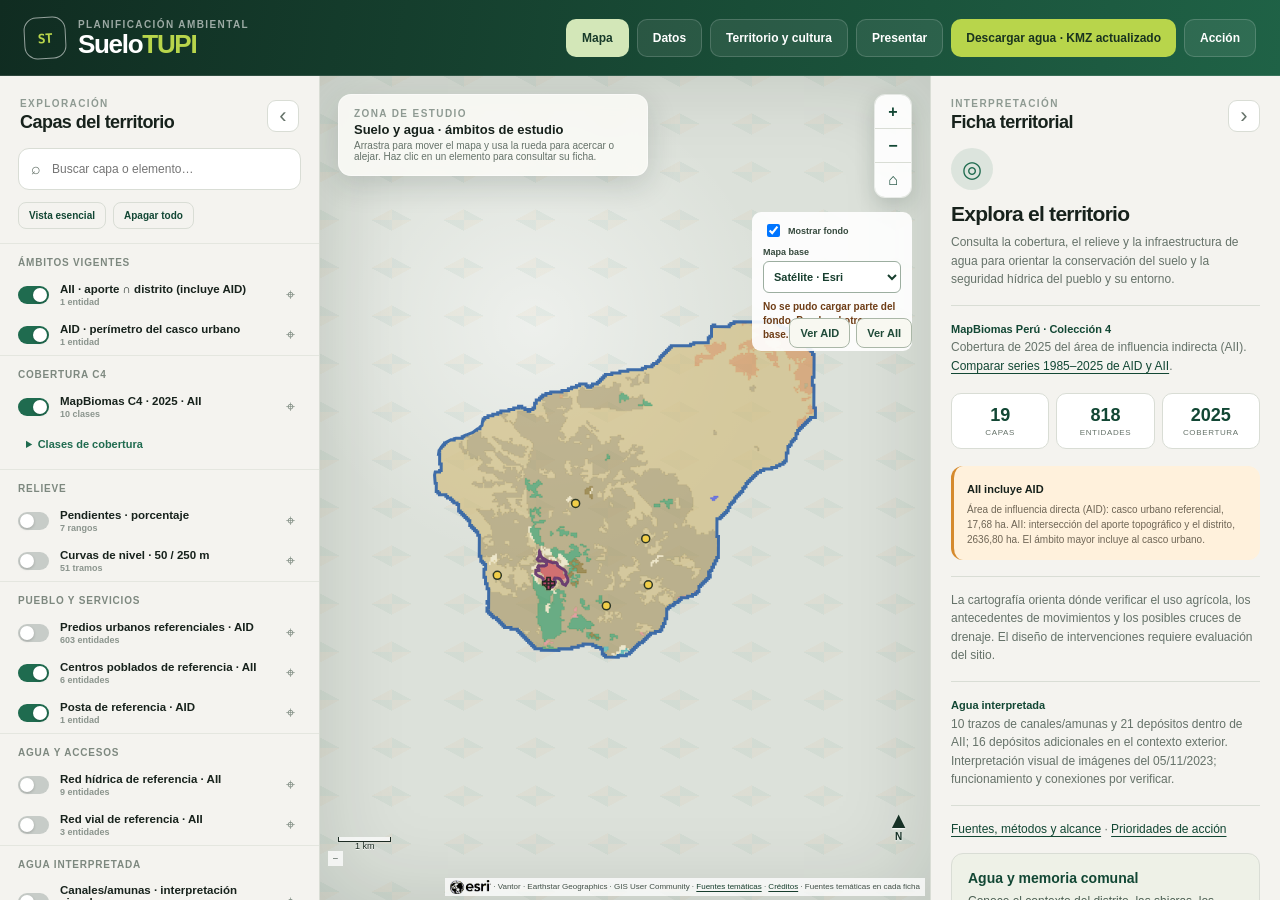
==== commit 5b257a0b: "Actualiza SueloTUPI para decisiones sobre seguridad hidrica y conservacion" ====
--- a/index.html
+++ b/index.html
@@ -3,17 +3,17 @@
 <head>
   <meta charset="utf-8">
   <meta name="viewport" content="width=device-width,initial-scale=1">
-  <meta name="description" content="Visor territorial académico de San Andrés de Tupicocha para apoyar la delimitación del área de influencia y el estudio del suelo.">
+  <meta name="description" content="Visor territorial académico de San Andrés de Tupicocha para orientar decisiones sobre conservación del suelo y seguridad hídrica.">
   <title>SueloTUPI · Visor territorial</title>
-  <link rel="stylesheet" href="styles.css?v=mapas20261031">
-<link rel="stylesheet" href="nav-accion.css?v=20261031"><link rel="stylesheet" href="basemaps.css?v=esri20261031"></head>
+  <link rel="stylesheet" href="styles.css?v=20261106p2">
+<link rel="stylesheet" href="nav-accion.css?v=20261106p2"><link rel="stylesheet" href="basemaps.css?v=20261106p2"></head>
 <body>
   <div class="app-shell">
     <header class="topbar">
       <div class="brand">
         <div class="brand-mark" aria-hidden="true">ST</div>
         <div>
-          <div class="eyebrow">Planificación ambiental · Beta académica</div>
+          <div class="eyebrow">Planificación ambiental</div>
           <h1>Suelo<span>TUPI</span></h1>
         </div>
       </div>
@@ -26,7 +26,7 @@
         <a class="btn btn-ghost section-link" href="dashboard.html">Datos</a>
         <a class="btn btn-ghost section-link" href="territorio.html">Territorio y cultura</a>
         <button id="presentationBtn" class="btn btn-ghost utility-action" type="button" title="Ocultar paneles para presentar">Presentar</button>
-        <a class="btn btn-primary utility-action" href="downloads/actualizacion_20261030/INVENTARIO_HIDRICO_RECORTADO_AII.kmz" download>Descargar agua · KMZ</a>
+        <a class="btn btn-primary utility-action" href="downloads/agua_20261106/INVENTARIO_VISUAL_COMPLETO.kmz" download>Descargar agua · KMZ actualizado</a>
       <a class="btn btn-ghost section-link" href="accion.html">Acción</a></nav>
     </header>
 
@@ -54,9 +54,9 @@
 
         <div class="source-note">
           <span class="source-dot"></span>
-          <div><strong>Actualización sociohídrica</strong><br><span id="datasetSummary">Cargando inventario…</span><a class="mobile-download" href="downloads/actualizacion_20261030/INVENTARIO_HIDRICO_RECORTADO_AII.kmz" download>Descargar agua · KMZ</a></div>
+          <div><strong>Información territorial</strong><br><span id="datasetSummary">Cargando inventario…</span><a class="mobile-download" href="downloads/agua_20261106/INVENTARIO_VISUAL_COMPLETO.kmz" download>Descargar agua · KMZ actualizado</a></div>
         </div>
-      </aside>
+      <p class="coverage-context"><a href="downloads/agua_20261106/INVENTARIO_COMPLETO.geojson" download>Descargar inventario completo · 06/11/2026</a></p></aside>
 
       <section id="map" class="map" aria-label="Mapa interactivo">
         <div id="tilePane" class="tile-pane" aria-hidden="true"></div>
@@ -65,7 +65,7 @@
 
         <div class="map-title-card">
           <div class="section-kicker">Zona de estudio</div>
-          <strong>Ámbitos académicos y cobertura C4 · 2025</strong>
+          <strong>Suelo y agua · ámbitos de estudio</strong>
           <span>Arrastra para mover el mapa y usa la rueda para acercar o alejar. Haz clic en un elemento para consultar su ficha.</span>
         </div>
 
@@ -104,23 +104,23 @@
         <div id="welcomePanel" class="welcome-panel">
           <div class="pulse-icon" aria-hidden="true">◎</div>
           <h3>Explora el territorio</h3>
-          <p>Activa capas y selecciona elementos para relacionar cobertura, agua, población, accesibilidad, catastro y peligros.</p>
+          <p>Consulta la cobertura, el relieve y la infraestructura de agua para orientar la conservación del suelo y la seguridad hídrica del pueblo y su entorno.</p>
 
-          <p class="coverage-context"><strong>MapBiomas Perú · Colección 4</strong><br>Cobertura de 2025 de AII completa. <a href="dashboard.html">Comparar series 1985–2025 de AID y AII</a>.</p>
+          <p class="coverage-context"><strong>MapBiomas Perú · Colección 4</strong><br>Cobertura de 2025 del área de influencia indirecta (AII). <a href="dashboard.html">Comparar series 1985–2025 de AID y AII</a>.</p>
 
           <div class="metric-grid">
-            <div><strong id="layerMetric">16</strong><span>capas</span></div>
-            <div><strong id="featureMetric">837</strong><span>entidades</span></div>
+            <div><strong id="layerMetric">19</strong><span>capas</span></div>
+            <div><strong id="featureMetric">818</strong><span>entidades</span></div>
             <div><strong>2025</strong><span>cobertura</span></div>
           </div>
 
           <div class="notice-card warning">
             <strong>AII incluye AID</strong>
-            <p>AID: perímetro urbano referencial de 17,68 ha. AII: aporte ∩ distrito, 2636,80 ha. AII incluye AID; no sumar sus áreas.</p>
+            <p>Área de influencia directa (AID): casco urbano referencial, 17,68 ha. AII: intersección del aporte topográfico y el distrito, 2636,80 ha. El ámbito mayor incluye al casco urbano.</p>
           </div>
-          <p class="coverage-context">Agricultura, contactos y puntos de inventario requieren comprobación local. No acreditan aptitud del suelo, riesgo ni alertas. Las capas de contraste se activan por separado de la cobertura.</p>
-          <p class="coverage-context"><strong>Agua interpretada</strong><br>10 rutas y 9 depósitos dibujados desde Google Earth, recortados a AII. Activa «Agua interpretada» para consultarlos. Imagen de referencia: 05/11/2023. Función y revestimiento por confirmar.</p>
-          <p class="coverage-context"><a href="downloads/actualizacion_20261030/CONTROL_ACTUALIZACION.json" download>Catálogo y fuentes de la entrega</a> · <a href="downloads/actualizacion_20261030/CONTROL_ACTUALIZACION.json" download>Control de integración</a></p>
+          <p class="coverage-context">La cartografía orienta dónde verificar el uso agrícola, los antecedentes de movimientos y los posibles cruces de drenaje. El diseño de intervenciones requiere evaluación del sitio.</p>
+          <p class="coverage-context"><strong>Agua interpretada</strong><br>10 trazos de canales/amunas y 21 depósitos dentro de AII; 16 depósitos adicionales en el contexto exterior. Interpretación visual de imágenes del 05/11/2023; funcionamiento y conexiones por verificar.</p>
+          <p class="coverage-context"><a href="fuentes.html">Fuentes, métodos y alcance</a> · <a href="accion.html">Prioridades de acción</a></p>
 
           <div class="territory-entry">
             <h4>Agua y memoria comunal</h4>
@@ -148,9 +148,9 @@
   </div>
 
   <noscript>SueloTUPI necesita JavaScript para representar las capas interactivas.</noscript>
-  <script src="data/layers.js?v=mapas20261031"></script>
-  <script src="map-ui.js?v=mapas20261031"></script>
-  <script src="basemaps.js?v=esri20261031"></script>
-  <script src="app.js?v=esri20261031"></script>
+  <script src="data/layers.js?v=20261106p2"></script>
+  <script src="map-ui.js?v=20261106p2"></script>
+  <script src="basemaps.js?v=20261106p2"></script>
+  <script src="app.js?v=20261106p2"></script>
 </body>
 </html>
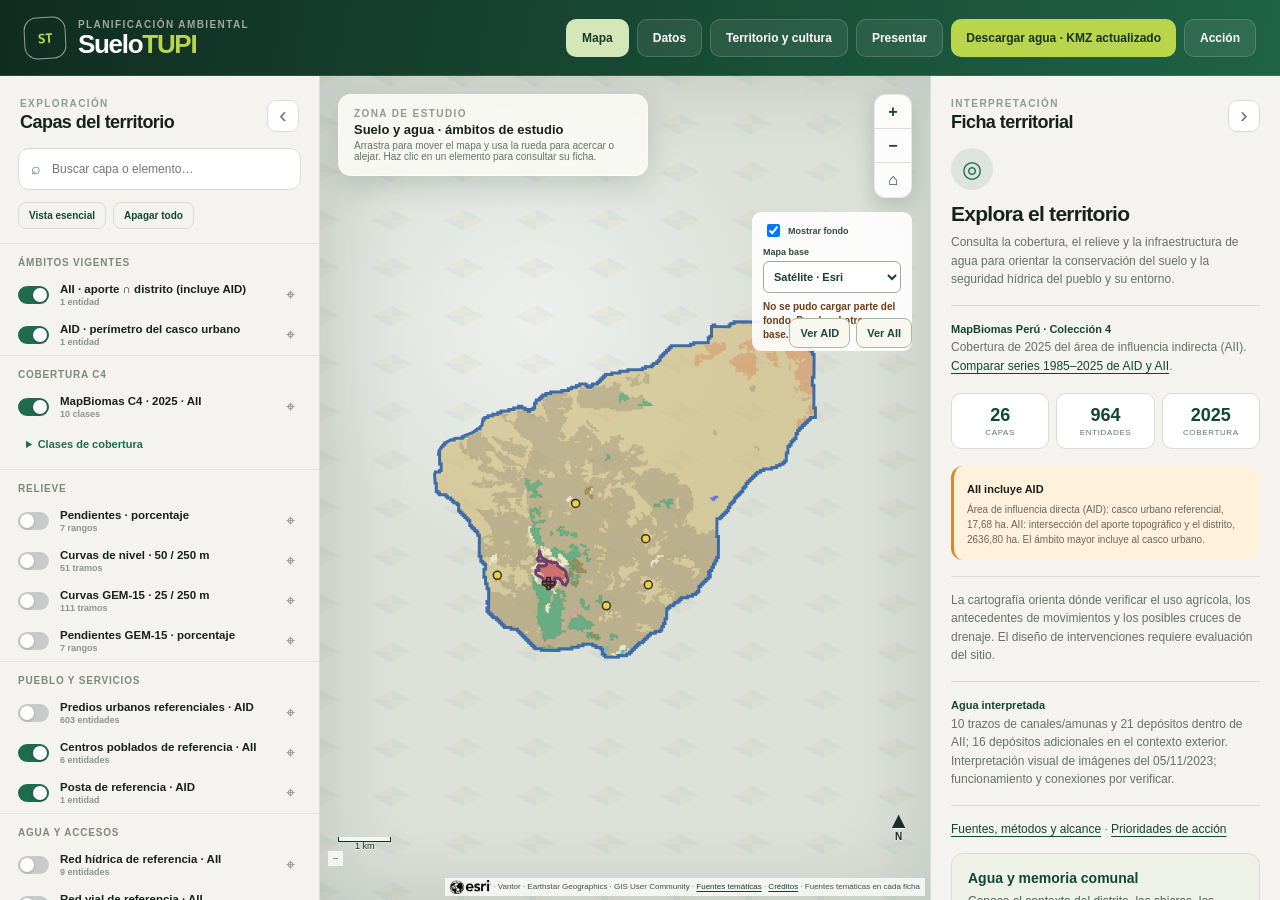
==== commit 8d5daaf2: "Integra relieve GEM-15 y análisis hidrológico en SueloTUPI" ====
--- a/index.html
+++ b/index.html
@@ -148,9 +148,9 @@
   </div>
 
   <noscript>SueloTUPI necesita JavaScript para representar las capas interactivas.</noscript>
-  <script src="data/layers.js?v=20261106p2"></script>
+  <script src="data/layers.js?v=20261113-gem15-aportes"></script>
   <script src="map-ui.js?v=20261106p2"></script>
   <script src="basemaps.js?v=20261106p2"></script>
-  <script src="app.js?v=20261106p2"></script>
+  <script src="app.js?v=20261113-gem15-aportes"></script>
 </body>
 </html>
